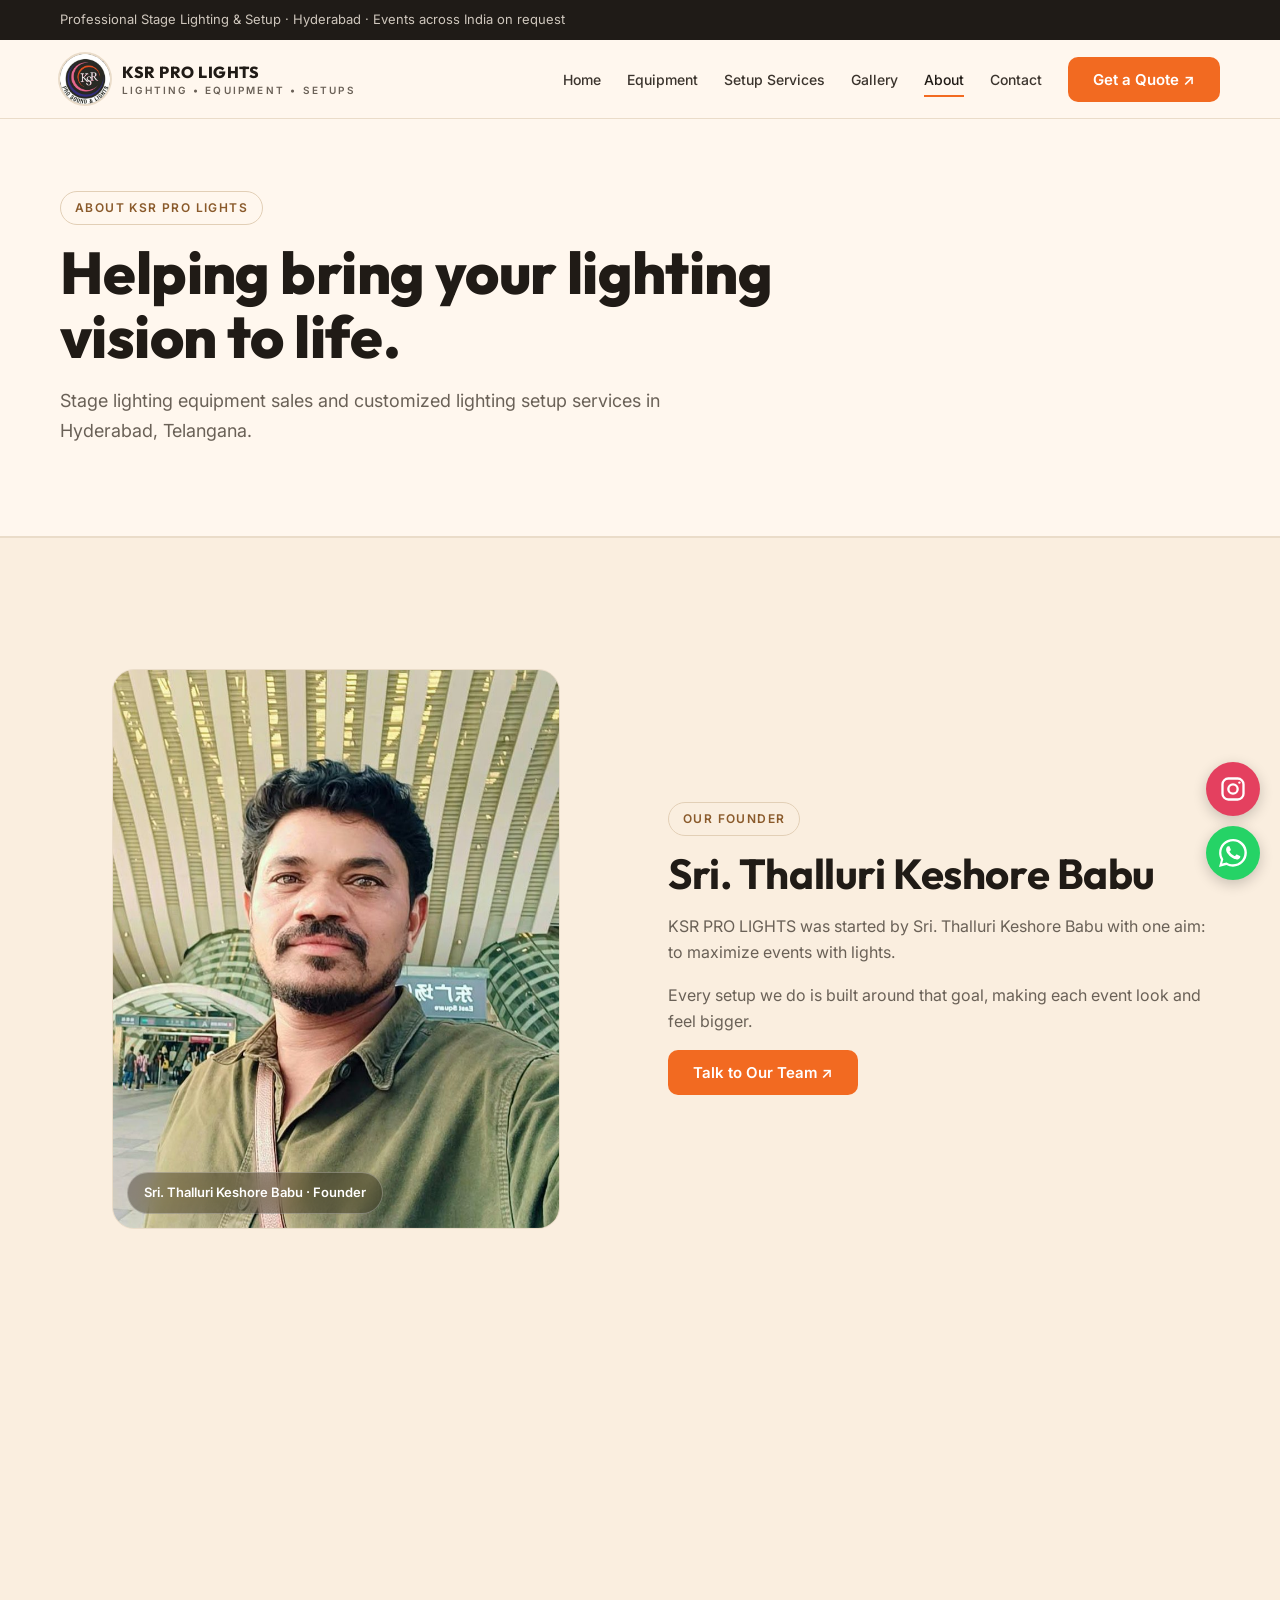
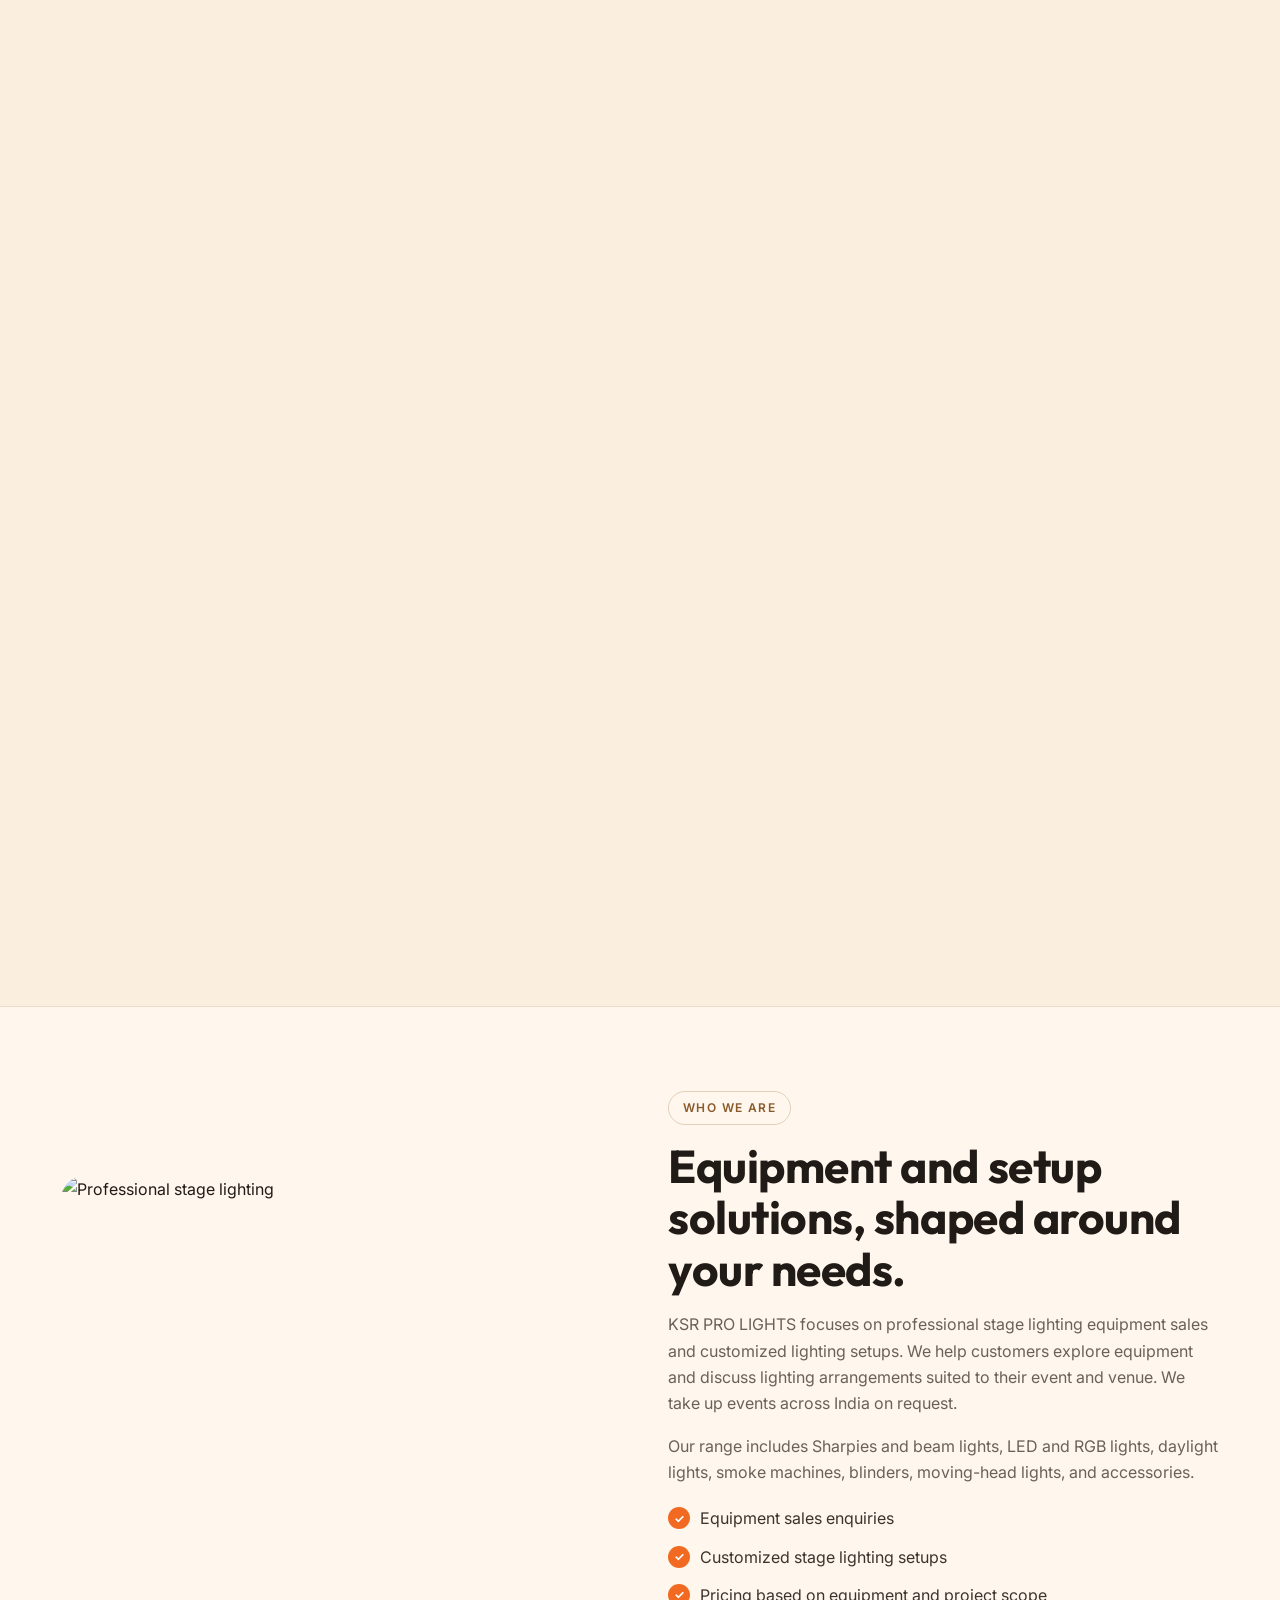
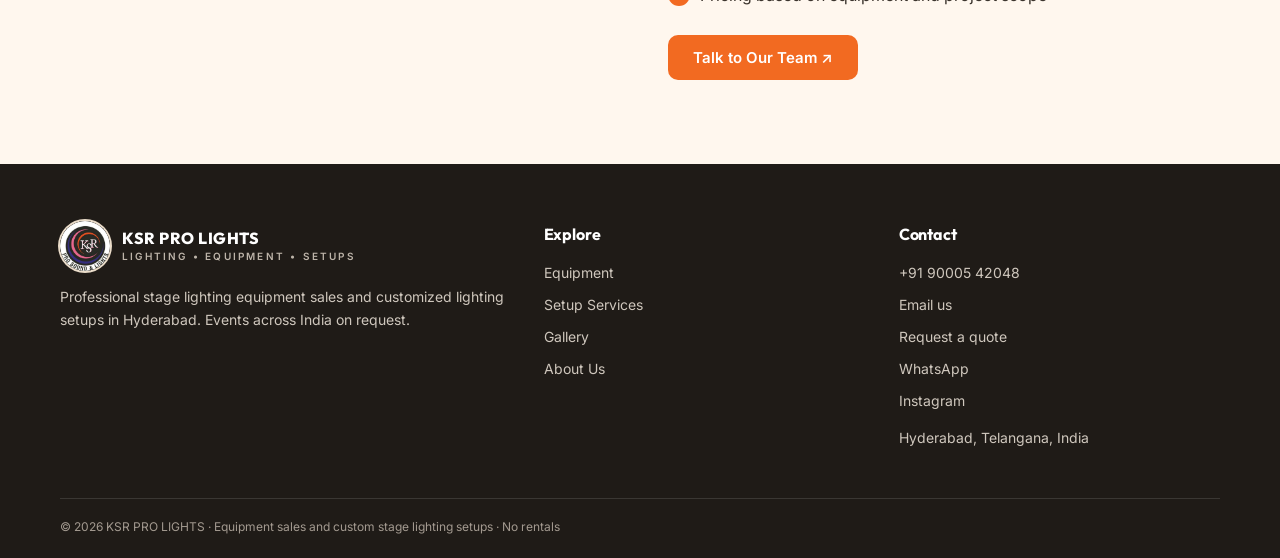
==== ksr-pro-lights/about.html @ 1a0cf461 "meta" ====
<!doctype html><html lang="en"><head><meta charset="utf-8"><meta name="viewport" content="width=device-width,initial-scale=1"><meta name="description" content="About KSR PRO LIGHTS stage lighting equipment sales and setup services in Hyderabad."><title>About Us | KSR PRO LIGHTS</title><link rel="icon" href="logo.jpg"><link rel="preconnect" href="https://fonts.googleapis.com"><link rel="preconnect" href="https://fonts.gstatic.com" crossorigin><link href="https://fonts.googleapis.com/css2?family=Inter:wght@400;500;600;700&family=Outfit:wght@600;700;800&display=swap" rel="stylesheet"><meta name="theme-color" content="#0b0b10"><link rel="stylesheet" href="styles.css"></head><body><div class="top"><div class="wrap"><span>Professional Stage Lighting & Setup · Hyderabad · Events across India on request</span></div></div><header><div class="wrap nav"><a class="logo" href="index.html"><img class="mark" width="50" height="50" src="logo.jpg" alt="KSR Pro Sound &amp; Lights logo"><span>KSR PRO LIGHTS<small>LIGHTING • EQUIPMENT • SETUPS</small></span></a><button class="menu" aria-label="Toggle menu">☰</button><nav class="links"><a data-page="index.html" href="index.html">Home</a><a data-page="equipment.html" href="equipment.html">Equipment</a><a data-page="services.html" href="services.html">Setup Services</a><a data-page="gallery.html" href="gallery.html">Gallery</a><a data-page="about.html" href="about.html">About</a><a data-page="contact.html" href="contact.html">Contact</a><a class="btn primary" href="contact.html">Get a Quote ↗</a></nav></div></header><main><section class="pagehero"><div class="wrap"><span class="tag">ABOUT KSR PRO LIGHTS</span><h1>Helping bring your lighting vision to life.</h1><p>Stage lighting equipment sales and customized lighting setup services in Hyderabad, Telangana.</p></div></section><section class="founder" id="founder"><div class="fsticky"><div class="wrap split"><div class="fframe"><img class="f1" src="founder1.jpg" alt="Sri. Thalluri Keshore Babu, founder of KSR PRO LIGHTS"><img class="f2" src="founder2.jpg" alt="Sri. Thalluri Keshore Babu seated"><span class="fcap">Sri. Thalluri Keshore Babu &middot; Founder</span></div><div><span class="tag">Our Founder</span><h2>Sri. Thalluri Keshore Babu</h2><p>KSR PRO LIGHTS was started by Sri. Thalluri Keshore Babu with one aim: to maximize events with lights.</p><p>Every setup we do is built around that goal, making each event look and feel bigger.</p><a class="btn primary" href="contact.html">Talk to Our Team &#8599;</a></div></div></div></section><section class="section"><div class="wrap split"><img src="https://images.unsplash.com/photo-1459749411175-04bf5292ceea?auto=format&fit=crop&w=1000&q=85" alt="Professional stage lighting"><div><span class="tag">WHO WE ARE</span><h2>Equipment and setup solutions, shaped around your needs.</h2><p>KSR PRO LIGHTS focuses on professional stage lighting equipment sales and customized lighting setups. We help customers explore equipment and discuss lighting arrangements suited to their event and venue. We take up events across India on request.</p><p>Our range includes Sharpies and beam lights, LED and RGB lights, daylight lights, smoke machines, blinders, moving-head lights, and accessories.</p><ul class="checks"><li>Equipment sales enquiries</li><li>Customized stage lighting setups</li><li>Pricing based on equipment and project scope</li></ul><a class="btn primary" href="contact.html">Talk to Our Team ↗</a></div></div></section></main><footer class="footer"><div class="wrap"><div class="footgrid"><div><div class="logo"><img class="mark" src="logo.jpg" alt="KSR Pro Sound &amp; Lights logo"><span>KSR PRO LIGHTS<small style="color:#ccc">LIGHTING • EQUIPMENT • SETUPS</small></span></div><p>Professional stage lighting equipment sales and customized lighting setups in Hyderabad. Events across India on request.</p></div><div><h4>Explore</h4><div class="footlinks"><a href="equipment.html">Equipment</a><a href="services.html">Setup Services</a><a href="gallery.html">Gallery</a><a href="about.html">About Us</a></div></div><div><h4>Contact</h4><div class="footlinks"><a href="tel:+919000542048">+91 90005 42048</a><a href="mailto:ksrprolights@gmail.com">Email us</a><a href="contact.html">Request a quote</a><a href="https://wa.me/919000542048">WhatsApp</a><a href="https://www.instagram.com/ksr_pro_lights/" target="_blank" rel="noopener">Instagram</a></div><p>Hyderabad, Telangana, India</p></div></div><div class="bottom">© <span data-year></span> KSR PRO LIGHTS · Equipment sales and custom stage lighting setups · No rentals</div></div></footer><a class="ig" aria-label="Instagram" href="https://www.instagram.com/ksr_pro_lights/" target="_blank" rel="noopener"><svg viewBox="0 0 24 24" width="28" height="28" fill="none" stroke="currentColor" stroke-width="2" stroke-linecap="round" stroke-linejoin="round"><rect x="3" y="3" width="18" height="18" rx="5"/><circle cx="12" cy="12" r="4"/><circle cx="17.500" cy="6.500" r="1" fill="currentColor" stroke="none"/></svg></a><a class="wa" aria-label="WhatsApp" href="https://wa.me/919000542048?text=Hello%20KSR%20PRO%20LIGHTS%2C%20I%20would%20like%20to%20enquire." target="_blank" rel="noopener"><svg viewBox="0 0 24 24" width="28" height="28" fill="currentColor"><path d="M20.5 3.5A11.9 11.9 0 0 0 12 0C5.4 0 .1 5.3.1 11.9c0 2.1.6 4.1 1.600 5.900L0 24l6.400-1.700a12 12 0 0 0 5.600 1.400c6.600 0 11.900-5.300 11.900-11.900 0-3.200-1.200-6.200-3.400-8.300zM12 21.700c-1.800 0-3.600-.5-5.100-1.400l-.4-.2-3.800 1 1-3.700-.2-.4a9.800 9.800 0 0 1-1.500-5.200C2.100 6.400 6.500 2 12 2c2.600 0 5.100 1 6.900 2.900a9.700 9.700 0 0 1 2.900 6.900c0 5.400-4.400 9.900-9.800 9.900zm5.400-7.400c-.3-.1-1.800-.9-2-1-.3-.1-.5-.1-.7.1l-.9 1.100c-.2.200-.3.200-.6.100a8 8 0 0 1-4-3.500c-.3-.5.300-.5.900-1.600.1-.2 0-.4 0-.5l-.9-2.200c-.2-.6-.5-.5-.7-.5h-.6c-.2 0-.5.100-.8.400-.3.300-1 1-1 2.500s1.100 2.900 1.200 3.100c.1.200 2.100 3.200 5.100 4.500 1.900.8 2.600.9 3.600.7.600-.1 1.800-.7 2-1.400.3-.7.300-1.300.2-1.400-.1-.1-.3-.2-.6-.3z"/></svg></a><script src="script.js"></script></body></html>
---- ksr-pro-lights/styles.css ----
*{box-sizing:border-box}
:root{--bg:#0a0a10;--bg2:#11111a;--card:#15151f;--line:#262636;--text:#f3f3f8;--muted:#a3a3b8;--pink:#f06aa8;--orange:#f26a21;--blue:#4b3fd1;--grad:linear-gradient(120deg,var(--pink),var(--orange));--r:18px}
html{scroll-behavior:smooth}
body{margin:0;background:var(--bg);color:var(--text);font:16px/1.65 Inter,system-ui,Arial,sans-serif;-webkit-font-smoothing:antialiased}
h1,h2,h3,h4{font-family:Outfit,Inter,Arial,sans-serif;letter-spacing:-.01em}
a{color:inherit;text-decoration:none}p{color:var(--muted)}
.wrap{width:min(1160px,calc(100% - 40px));margin:auto}
.top{background:#000;color:var(--muted);padding:9px 0;font-size:13px;border-bottom:1px solid var(--line)}
.top .wrap{display:flex;justify-content:space-between;gap:12px;flex-wrap:wrap}.top a{color:var(--pink);font-weight:600}
header{position:sticky;top:0;background:#0a0a10d9;backdrop-filter:blur(14px);border-bottom:1px solid var(--line);z-index:10}
.nav{height:78px;display:flex;align-items:center;justify-content:space-between;gap:20px}
.logo{display:flex;align-items:center;gap:12px;font-family:Outfit,sans-serif;font-weight:800;letter-spacing:.5px;line-height:1.15}
.mark{width:50px;height:50px;border-radius:50%;object-fit:cover;box-shadow:0 0 0 2px #ffffff22,0 0 24px #f06aa840}
.logo small{display:block;font:600 10px Inter,sans-serif;letter-spacing:2.2px;color:var(--muted);margin-top:2px}
.links{display:flex;align-items:center;gap:26px;font-size:14px;font-weight:500;color:#d7d7e6}
.links a:not(.btn){position:relative;padding:6px 0}
.links a:not(.btn)::after{content:"";position:absolute;left:0;bottom:0;height:2px;width:0;background:var(--grad);transition:width .25s}
.links a:not(.btn):hover::after,.links a.active::after{width:100%}.links a:hover,.links .active{color:#fff}
.btn{display:inline-flex;align-items:center;gap:6px;border:1px solid transparent;border-radius:999px;padding:12px 24px;font:600 15px Inter,sans-serif;cursor:pointer;transition:transform .2s,box-shadow .2s,background .2s}
.btn:hover{transform:translateY(-2px)}
.primary{background:var(--grad);color:#fff;box-shadow:0 8px 28px #f26a2140}.primary:hover{box-shadow:0 12px 34px #f06aa85a}
.outline{border-color:#3a3a52;background:transparent;color:#fff}.outline:hover{background:#ffffff0f}
.menu{display:none;width:44px;height:44px;border:1px solid var(--line);background:var(--card);color:#fff;border-radius:12px;font-size:20px;cursor:pointer}
.hero{padding:88px 0;position:relative;overflow:hidden;background:radial-gradient(ellipse 60% 70% at 88% 10%,#4b3fd144,transparent 60%),radial-gradient(ellipse 50% 60% at 5% 100%,#f06aa822,transparent 60%),var(--bg)}
.grid2{display:grid;grid-template-columns:1.05fr .95fr;gap:56px;align-items:center}
.tag{display:inline-block;color:var(--pink);background:#f06aa814;border:1px solid #f06aa833;border-radius:999px;padding:6px 14px;font-size:12px;font-weight:600;letter-spacing:1.4px;text-transform:uppercase}
.hero h1{font-size:clamp(40px,5.4vw,72px);line-height:1.04;letter-spacing:-.03em;margin:22px 0;font-weight:800}
.orange{background:var(--grad);-webkit-background-clip:text;background-clip:text;color:transparent}
.hero p{font-size:18px;max-width:540px}
.actions{display:flex;gap:12px;flex-wrap:wrap;margin:28px 0}
.heroimg{width:100%;height:480px;object-fit:cover;border-radius:28px;border:1px solid #ffffff1a;box-shadow:0 30px 80px #4b3fd140,0 0 0 8px #ffffff06}
.section{padding:84px 0}.soft{background:var(--bg2);border-block:1px solid var(--line)}
.heading{margin-bottom:36px;max-width:680px}
.heading h2,.split h2{font-size:clamp(30px,3.6vw,46px);line-height:1.12;margin:16px 0;font-weight:700}
.cards{display:grid;grid-template-columns:repeat(4,1fr);gap:20px}
.card{border:1px solid var(--line);border-radius:var(--r);overflow:hidden;background:var(--card);transition:transform .3s,border-color .3s,box-shadow .3s}
.card:hover{transform:translateY(-6px);border-color:#f06aa866;box-shadow:0 18px 40px #00000066}
.card img{width:100%;height:180px;object-fit:cover;display:block;transition:transform .5s}.card:hover img{transform:scale(1.05)}
.card{overflow:hidden}.cardbody{padding:20px}.card h3{margin:0 0 6px;font-size:18px}.card p{font-size:14px;margin:0 0 14px}
.textlink{color:var(--pink);font:600 14px Inter,sans-serif;background:none;border:0;padding:0;cursor:pointer}.textlink:hover{color:var(--orange)}
.servicegrid{display:grid;grid-template-columns:repeat(3,1fr);gap:20px}
.service{padding:28px;border:1px solid var(--line);border-radius:var(--r);background:var(--card);transition:transform .3s,border-color .3s}
.service:hover{transform:translateY(-4px);border-color:#4b3fd1}.service h3{margin:18px 0 8px}.service p{margin:0;font-size:15px}
.icon{width:52px;height:52px;border-radius:14px;background:linear-gradient(135deg,#f06aa826,#4b3fd140);border:1px solid #ffffff14;color:var(--pink);display:grid;place-items:center;font-size:22px}
.split{display:grid;grid-template-columns:1fr 1fr;gap:56px;align-items:center}
.split img{width:100%;height:420px;object-fit:cover;border-radius:24px;border:1px solid #ffffff1a;box-shadow:0 24px 60px #00000080}
.checks{list-style:none;padding:0;margin:20px 0 26px}
.checks li{margin:12px 0;padding-left:32px;position:relative;color:#d7d7e6}
.checks li::before{content:"✓";position:absolute;left:0;top:2px;width:22px;height:22px;border-radius:50%;background:var(--grad);color:#fff;font-size:12px;font-weight:700;display:grid;place-items:center}
.banner{background:linear-gradient(120deg,#1b1450,#3b1d4d 55%,#4d2210);border:1px solid #ffffff1f;color:#fff;padding:44px;border-radius:26px;display:flex;align-items:center;justify-content:space-between;gap:24px}
.banner h2{margin:0;font-size:clamp(24px,3vw,34px)}.banner p{color:#e4dcf0;margin:8px 0 0}
.pagehero{padding:72px 0;background:radial-gradient(ellipse 50% 100% at 90% 0,#4b3fd13a,transparent 60%),var(--bg);border-bottom:1px solid var(--line)}
.pagehero h1{font-size:clamp(36px,4.6vw,60px);line-height:1.08;margin:16px 0;font-weight:800;max-width:820px}.pagehero p{max-width:640px;font-size:18px}
.filters{display:flex;gap:10px;flex-wrap:wrap;margin-bottom:28px}
.filters button{border:1px solid var(--line);background:var(--card);color:#d7d7e6;border-radius:999px;padding:9px 18px;cursor:pointer;font:600 14px Inter,sans-serif;transition:.2s}
.filters button.active,.filters button:hover{background:var(--grad);color:#fff;border-color:transparent}
.gallery{display:grid;grid-template-columns:repeat(3,1fr);gap:18px}
.gallery figure{margin:0;position:relative;overflow:hidden;border-radius:var(--r);min-height:260px;border:1px solid var(--line)}
.gallery img{width:100%;height:100%;min-height:260px;object-fit:cover;display:block;transition:transform .6s}.gallery figure:hover img{transform:scale(1.07)}
.gallery figcaption{position:absolute;bottom:0;left:0;right:0;padding:40px 18px 16px;color:#fff;font:600 16px Outfit,sans-serif;background:linear-gradient(transparent,#000d)}
.contactgrid{display:grid;grid-template-columns:.85fr 1.15fr;gap:28px}
.panel{background:linear-gradient(160deg,#1b1450,#15151f 70%);border:1px solid var(--line);color:#fff;border-radius:22px;padding:32px}
.panel h2{margin:16px 0 6px}.panel a{overflow-wrap:anywhere}.panel a:not(.btn){color:var(--pink)}
.line{border-bottom:1px solid #ffffff1f;padding:16px 0}
.form{padding:32px;border:1px solid var(--line);border-radius:22px;background:var(--card)}
.fields{display:grid;grid-template-columns:1fr 1fr;gap:16px}.field{display:grid;gap:7px}.field.full{grid-column:1/-1}
.field label{font-size:13px;font-weight:600;color:#d7d7e6}
.field input,.field select,.field textarea{width:100%;font:inherit;color:#fff;background:var(--bg);border:1px solid #33334a;border-radius:12px;padding:13px 14px;transition:border-color .2s,box-shadow .2s}
.field input::placeholder,.field textarea::placeholder{color:#6d6d85}
.field input:focus,.field select:focus,.field textarea:focus{outline:0;border-color:var(--pink);box-shadow:0 0 0 3px #f06aa826}
.field textarea{min-height:110px;resize:vertical}
.footer{background:#000;border-top:1px solid var(--line);padding:56px 0 22px}
.footgrid{display:grid;grid-template-columns:1.4fr 1fr 1fr;gap:34px}
.footer p,.footer a{color:var(--muted);font-size:14px}.footer a:hover{color:var(--pink)}.footer h4{margin:0 0 14px;font-size:16px}
.footlinks{display:grid;gap:9px}
.bottom{border-top:1px solid var(--line);margin-top:34px;padding-top:18px;font-size:12px;color:#7d7d95}
.wa{position:fixed;right:20px;bottom:20px;background:#25d366;color:#fff;border-radius:50%;width:58px;height:58px;display:grid;place-items:center;box-shadow:0 10px 30px #25d36655;z-index:20;transition:transform .2s}.wa:hover{transform:scale(1.1)}
@media(max-width:1000px){.cards{grid-template-columns:repeat(2,1fr)}.links{gap:16px}}
@media(max-width:820px){
 .menu{display:block}
 .links{display:none;position:absolute;top:78px;left:0;right:0;background:#0a0a10;padding:20px;flex-direction:column;align-items:stretch;gap:6px;border-bottom:1px solid var(--line)}
 .links.open{display:flex}.links a:not(.btn){padding:12px 4px}.links .btn{justify-content:center;margin-top:8px}
 .grid2,.split,.contactgrid{grid-template-columns:1fr;gap:34px}
 .hero{padding:52px 0}.heroimg{height:300px}.split img{height:300px}.section{padding:56px 0}
 .servicegrid,.gallery{grid-template-columns:1fr 1fr}.banner{align-items:flex-start;flex-direction:column;padding:30px}
 .fields{grid-template-columns:1fr}.field.full{grid-column:auto}.footgrid{grid-template-columns:1fr 1fr}.footgrid>div:first-child{grid-column:1/-1}}
@media(max-width:520px){.cards,.servicegrid,.gallery,.footgrid{grid-template-columns:1fr}.top .wrap{justify-content:center;text-align:center}.form,.panel{padding:22px}.logo small{display:none}}
.heroside{display:grid;gap:16px}
.slider{position:relative;display:block;height:460px;border-radius:28px;overflow:hidden;border:1px solid #ffffff1a;box-shadow:0 30px 80px #4b3fd140,0 0 0 8px #ffffff06;background:#000}
.slider img{position:absolute;inset:0;width:100%;height:100%;object-fit:cover;opacity:0;transform:scale(1.08);transition:opacity 1s ease,transform 6s ease}
.slider img.on{opacity:1;transform:scale(1)}
.slider::after{content:"";position:absolute;inset:auto 0 0;height:40%;background:linear-gradient(transparent,#000c)}
.viewtag{position:absolute;left:18px;bottom:18px;z-index:2;background:#0a0a10cc;backdrop-filter:blur(8px);border:1px solid #ffffff2a;color:#fff;font-weight:600;font-size:14px;padding:9px 16px;border-radius:999px;transition:.2s}
.slider:hover .viewtag{background:var(--grad);border-color:transparent}
.dots{position:absolute;right:18px;bottom:26px;z-index:2;display:flex;gap:6px}
.dots i{width:8px;height:8px;border-radius:50%;background:#ffffff55;transition:.3s}.dots i.on{width:24px;border-radius:6px;background:#fff}
.wide{justify-content:center;width:100%}
.qty{display:inline-block;font-size:11px;font-weight:700;letter-spacing:1px;text-transform:uppercase;color:var(--orange);background:#f26a2118;border:1px solid #f26a2133;border-radius:999px;padding:3px 10px;margin-bottom:10px}
@media(max-width:820px){.slider{height:300px}}

/* ===== Minimal override: solid colours, no glow, no gradients ===== */
:root{--accent:#f26a21;--grad:#f26a21;--pink:#f26a21;--card:#131318;--bg2:#0f0f14}
.orange{background:none;-webkit-background-clip:initial;background-clip:initial;color:var(--accent)}
.hero,.pagehero{background:var(--bg)}
.banner,.panel{background:var(--card);border:1px solid var(--line)}
.mark,.slider,.heroimg,.split img,.wa,.card:hover,.primary,.primary:hover{box-shadow:none}
.btn{border-radius:10px}
.primary{background:var(--accent)}.primary:hover{background:#ff7a33}
.tag{background:none;border:1px solid var(--line);color:var(--muted)}
.icon{background:#1b1b22;border:1px solid var(--line);color:var(--accent)}
.card:hover{border-color:#3a3a46}.service:hover{border-color:#3a3a46}
.filters button.active,.filters button:hover{background:var(--accent);border-color:var(--accent)}
.field input:focus,.field select:focus,.field textarea:focus{box-shadow:none;border-color:var(--accent)}
.viewtag{backdrop-filter:none}.slider:hover .viewtag{background:var(--accent)}
.slider::after{background:linear-gradient(transparent,#000a)}
.gallery figcaption{background:linear-gradient(transparent,#000a)}
.dots i.on{background:#fff}
.photoph{height:420px;border:1px dashed #3a3a46;border-radius:var(--r);background:var(--card);display:flex;flex-direction:column;align-items:center;justify-content:center;gap:12px;color:var(--muted);font-size:14px}
.caution{margin-top:18px;padding:16px 18px;border:1px solid var(--accent);border-radius:12px;color:#f3f3f8;font-size:15px}
.caution a{color:var(--accent);font-weight:600}
textarea,select{font-family:inherit}

/* ===== Motion ===== */
body{animation:pagein .4s ease both}
@keyframes pagein{from{opacity:0}to{opacity:1}}
main{animation:rise .55s cubic-bezier(.2,.7,.2,1) both}
@keyframes rise{from{opacity:0;transform:translateY(14px)}to{opacity:1;transform:none}}
body.leaving{opacity:0;transition:opacity .25s ease}
.btn,.filters button,.textlink,.menu,.wa{position:relative;overflow:hidden;transition:transform .15s ease,background .2s,border-color .2s}
.wa{overflow:visible}
.btn:active,.filters button:active,.menu:active,.wa:active{transform:scale(.94)}
.textlink:active{transform:scale(.96)}
.ripple{position:absolute;border-radius:50%;background:#ffffff45;transform:scale(0);animation:rip .6s ease-out forwards;pointer-events:none}
@keyframes rip{to{transform:scale(4);opacity:0}}
@media(prefers-reduced-motion:reduce){*{animation:none!important;transition:none!important}}

/* ===== Cream theme ===== */
:root{--bg:#fff7ee;--bg2:#faeedf;--card:#fffdf9;--line:#eadcc9;--text:#201b16;--muted:#6a6157;--dark:#1f1b17}
body{background:var(--bg);color:var(--text)}
header{background:#fff7eef2;border-bottom-color:var(--line)}
.links{color:#3b342d}.links a:hover,.links .active{color:var(--text)}
.mark{box-shadow:0 0 0 2px var(--line)}
.top{background:var(--dark);color:#cfc7bd;border-color:var(--dark)}
.outline{border-color:#d8c8b3;color:var(--text)}.outline:hover{background:#f3e6d4}
.menu{background:var(--card);color:var(--text);border-color:var(--line)}
.tag{border-color:#e2cfb6;color:#8a5a2b}
.card:hover,.service:hover{border-color:#d8c3a5}
.filters button{color:#3b342d}
.checks li{color:#3b342d}
.icon{background:#fbeedd;border-color:var(--line)}
.banner,.panel{background:var(--dark);border-color:var(--dark);color:#fff}
.banner p,.panel p{color:#d8d0c6}
.field label{color:#3b342d}
.field input,.field select,.field textarea{background:#fffdf9;color:var(--text);border-color:#dccbb4}
.field input::placeholder,.field textarea::placeholder{color:#a3978a}
.caution{color:var(--text);background:#fff1e3}
.photoph{background:#fbf1e4;border-color:#d8c3a5}
.footer{background:var(--dark);border-color:var(--dark);color:#fff}
.footer p,.footer a{color:#cfc7bd}.footer a:hover{color:var(--accent)}
.bottom{border-color:#ffffff1f;color:#a39a90}
.logo small{color:var(--muted)}.footer .logo small{color:#bdb4a9!important}
@media(max-width:820px){.links{background:#fff7ee;border-bottom-color:var(--line)}}

/* ===== Floating buttons (fixed) ===== */
.wa,.ig{position:fixed!important;right:20px;width:54px;height:54px;border-radius:50%;display:grid;place-items:center;color:#fff;z-index:20;box-shadow:0 4px 14px #0003;overflow:hidden;transition:transform .2s}
.wa{bottom:20px;background:#25d366}
.ig{bottom:84px;background:#e4405f}
.wa:hover,.ig:hover{transform:scale(1.08)}
.wa svg,.ig svg{display:block}

/* ===== Frosted glass ===== */
header{background:rgba(255,247,238,.68);backdrop-filter:blur(16px) saturate(150%);-webkit-backdrop-filter:blur(16px) saturate(150%)}
@media(max-width:820px){.links{background:rgba(255,247,238,.9);backdrop-filter:blur(16px);-webkit-backdrop-filter:blur(16px)}}
.viewtag,.dots,.fcap,.gallery figcaption{background:rgba(24,19,14,.38);backdrop-filter:blur(12px) saturate(140%);-webkit-backdrop-filter:blur(12px) saturate(140%);border:1px solid rgba(255,255,255,.28);color:#fff}
.slider:hover .viewtag{background:rgba(242,106,33,.85)}
.dots{bottom:18px;right:18px;padding:8px 11px;border-radius:999px}
.gallery figcaption{left:12px;right:12px;bottom:12px;padding:10px 14px;border-radius:12px;font-size:15px}
.slider::after{display:none}
.panel{background:rgba(31,27,23,.92)}
.fcap{position:absolute;left:14px;bottom:14px;z-index:3;padding:9px 16px;border-radius:999px;font-size:13px;font-weight:600}

/* ===== Founder scroll animation ===== */
.founder{height:230vh;position:relative;background:var(--bg2);border-block:1px solid var(--line)}
.fsticky{position:sticky;top:78px;height:calc(100vh - 78px);display:flex;align-items:center}
.fframe{position:relative;height:min(560px,calc(100vh - 170px));aspect-ratio:4/5;border-radius:22px;overflow:hidden;border:1px solid var(--line);justify-self:center;background:#e9dccb}
.fframe img{position:absolute;inset:0;width:100%;height:100%;object-fit:cover;border-radius:0;border:0;will-change:transform,clip-path}
.f2{clip-path:inset(100% 0 0 0)}
.founder h2{font-size:clamp(28px,3.4vw,42px);margin:14px 0}
@media(max-width:820px){.founder{height:190vh}.fframe{height:min(46vh,400px)}.fsticky .split{gap:22px}}
@media(prefers-reduced-motion:reduce){.founder{height:auto}.fsticky{position:static;height:auto;padding:60px 0}.f2{display:none}}
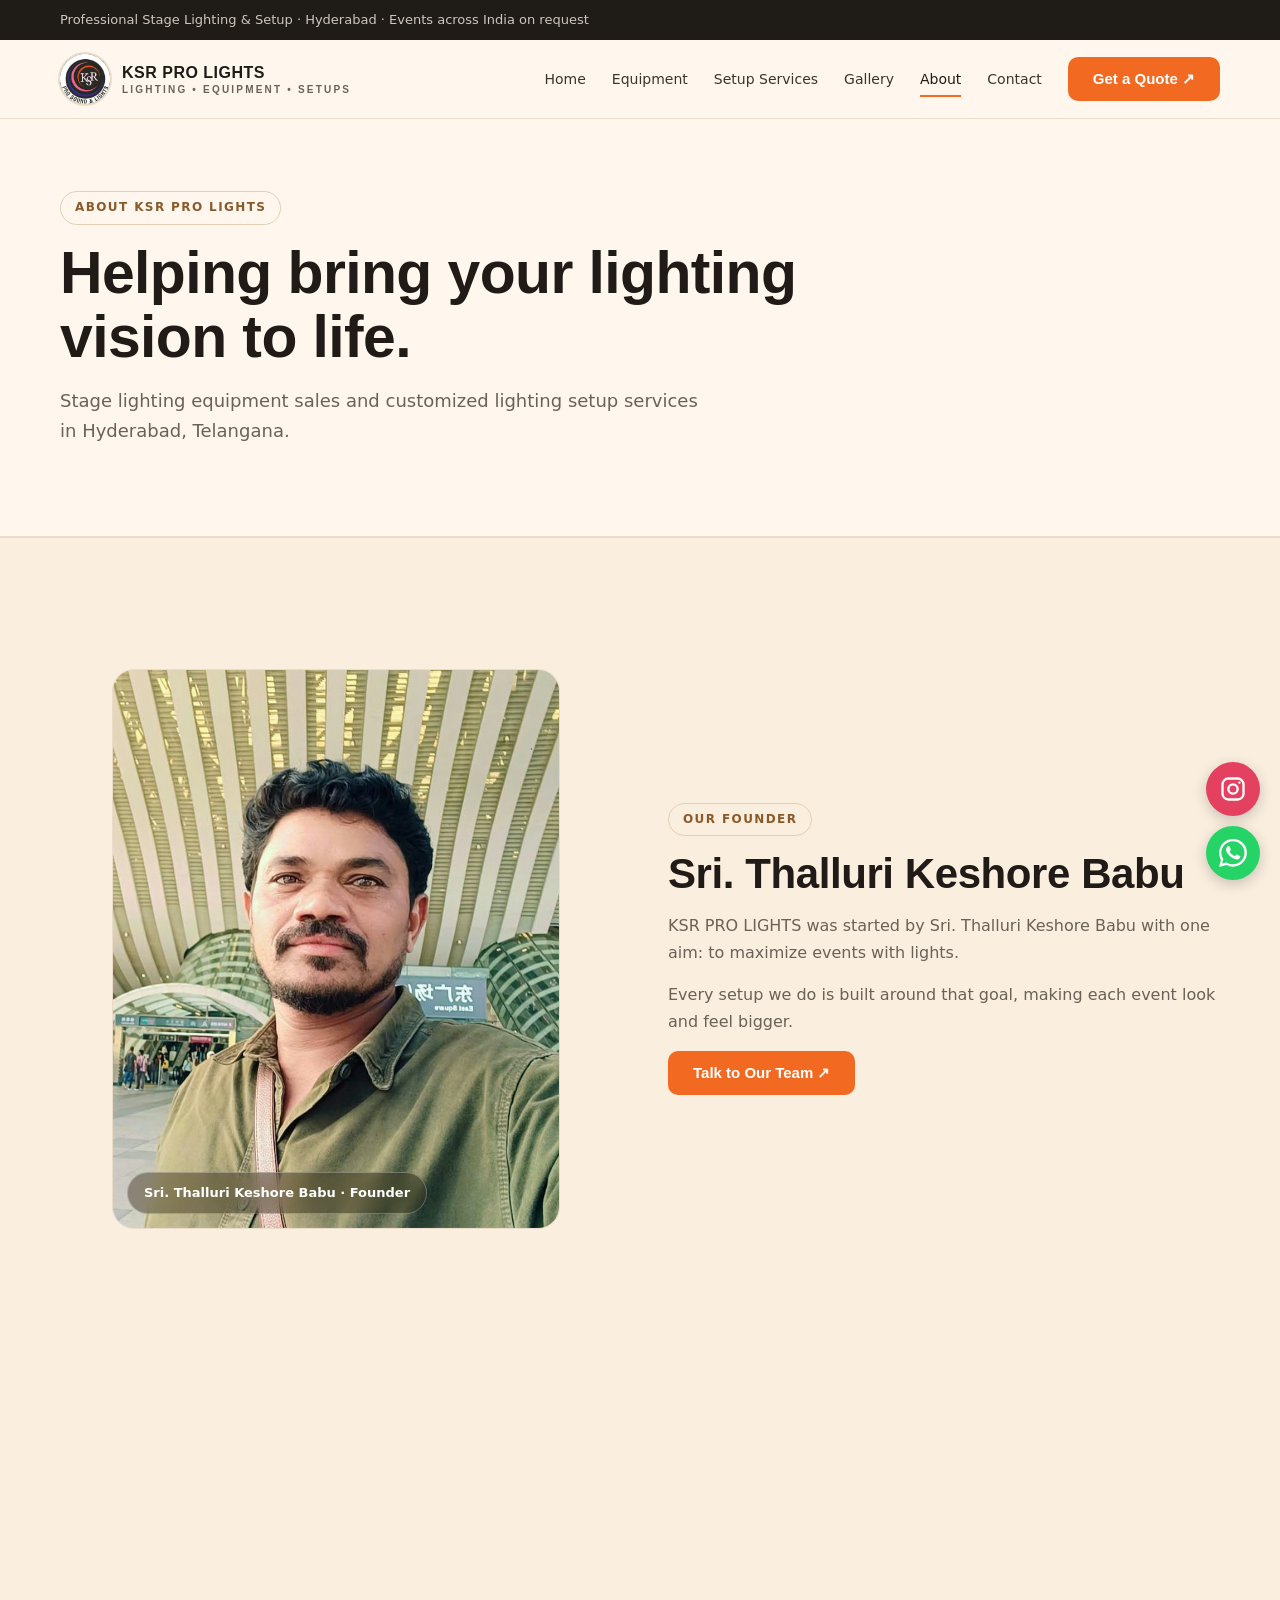
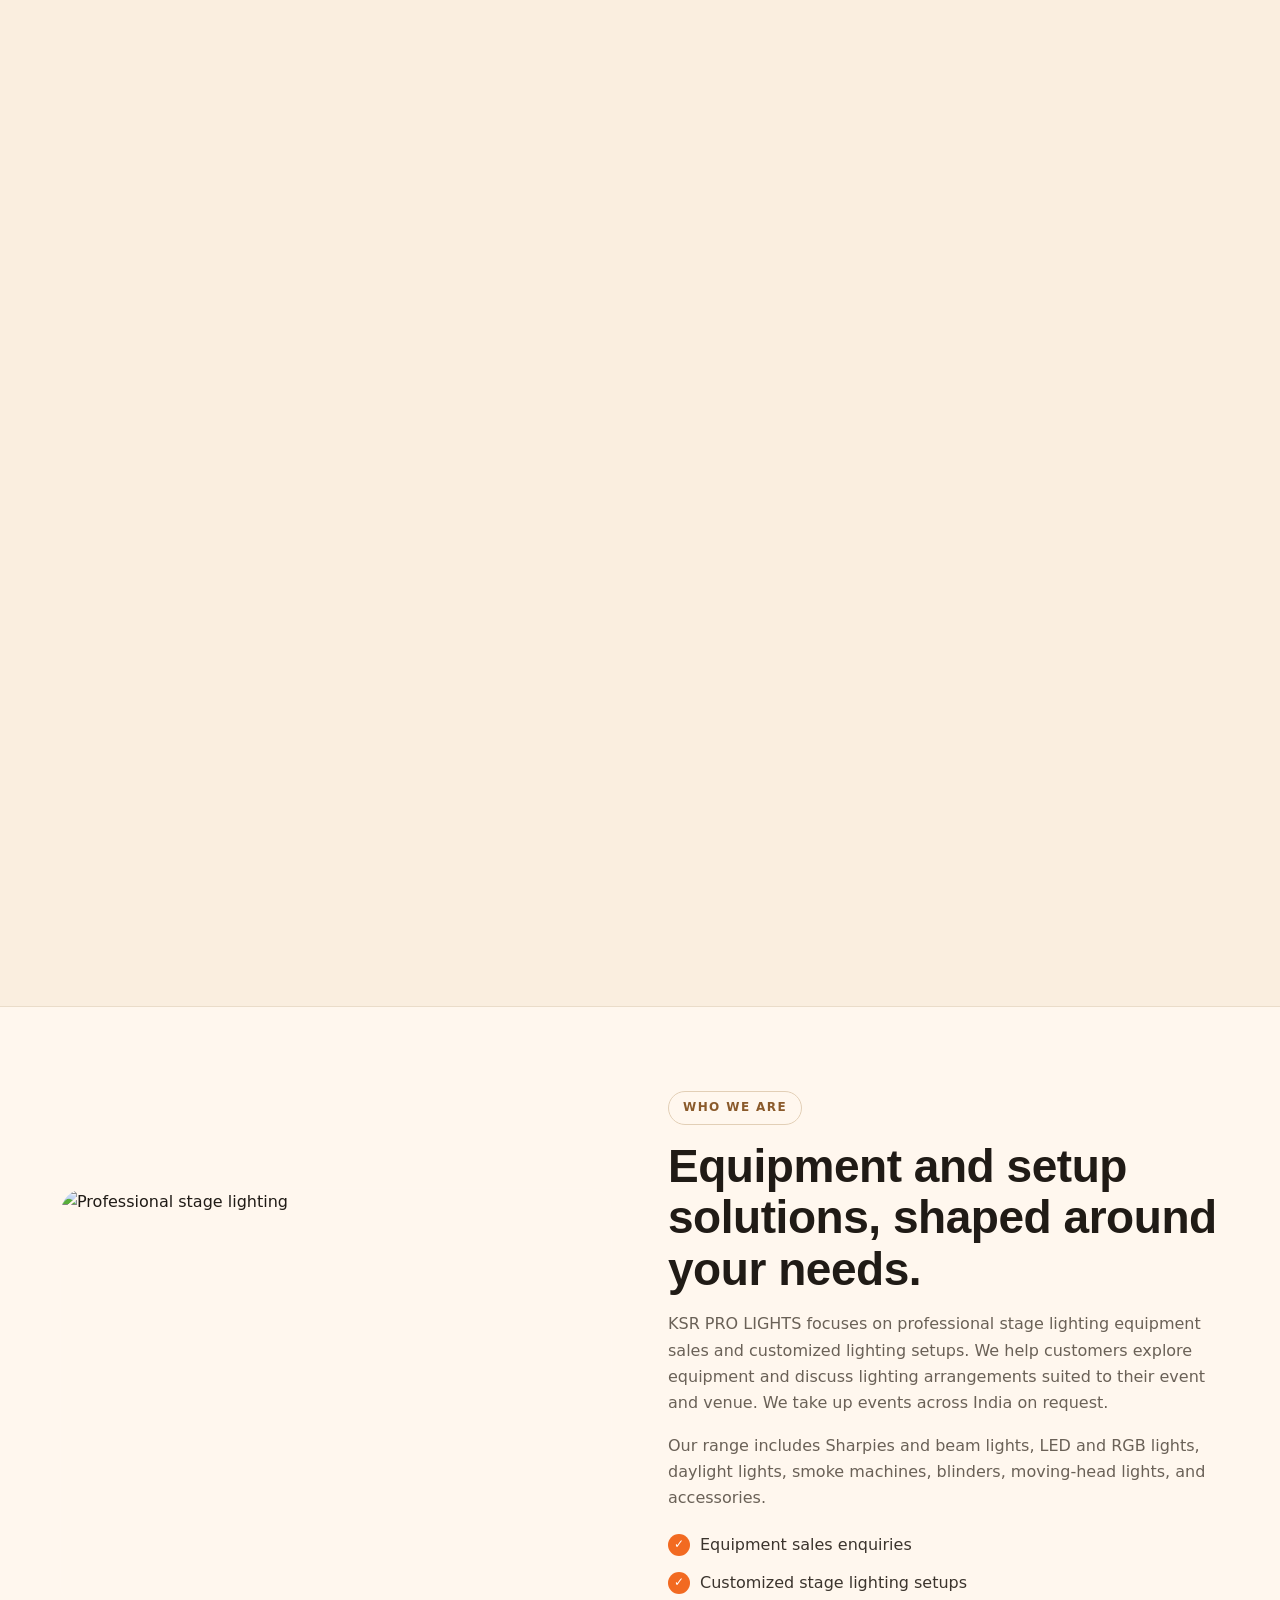
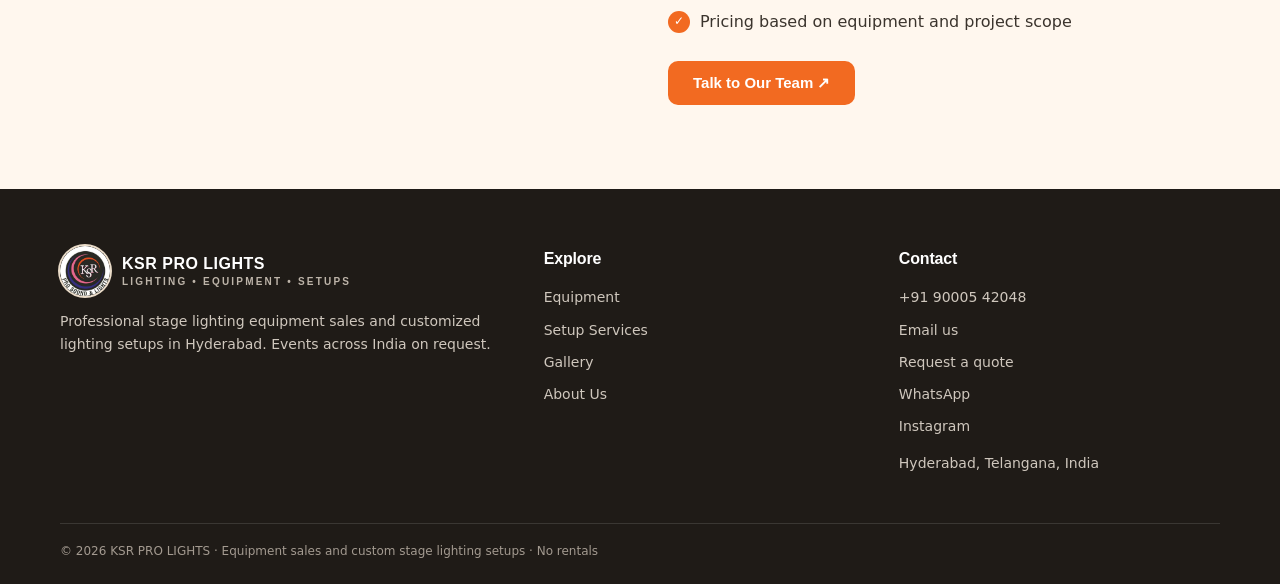
==== commit 7b49a58d: "Meta" ====
--- a/ksr-pro-lights/about.html
+++ b/ksr-pro-lights/about.html
@@ -1 +1 @@
-<!doctype html><html lang="en"><head><meta charset="utf-8"><meta name="viewport" content="width=device-width,initial-scale=1"><meta name="description" content="About KSR PRO LIGHTS stage lighting equipment sales and setup services in Hyderabad."><title>About Us | KSR PRO LIGHTS</title><link rel="icon" href="logo.jpg"><link rel="preconnect" href="https://fonts.googleapis.com"><link rel="preconnect" href="https://fonts.gstatic.com" crossorigin><link href="https://fonts.googleapis.com/css2?family=Inter:wght@400;500;600;700&family=Outfit:wght@600;700;800&display=swap" rel="stylesheet"><meta name="theme-color" content="#0b0b10"><link rel="stylesheet" href="styles.css"></head><body><div class="top"><div class="wrap"><span>Professional Stage Lighting & Setup · Hyderabad · Events across India on request</span></div></div><header><div class="wrap nav"><a class="logo" href="index.html"><img class="mark" width="50" height="50" src="logo.jpg" alt="KSR Pro Sound &amp; Lights logo"><span>KSR PRO LIGHTS<small>LIGHTING • EQUIPMENT • SETUPS</small></span></a><button class="menu" aria-label="Toggle menu">☰</button><nav class="links"><a data-page="index.html" href="index.html">Home</a><a data-page="equipment.html" href="equipment.html">Equipment</a><a data-page="services.html" href="services.html">Setup Services</a><a data-page="gallery.html" href="gallery.html">Gallery</a><a data-page="about.html" href="about.html">About</a><a data-page="contact.html" href="contact.html">Contact</a><a class="btn primary" href="contact.html">Get a Quote ↗</a></nav></div></header><main><section class="pagehero"><div class="wrap"><span class="tag">ABOUT KSR PRO LIGHTS</span><h1>Helping bring your lighting vision to life.</h1><p>Stage lighting equipment sales and customized lighting setup services in Hyderabad, Telangana.</p></div></section><section class="founder" id="founder"><div class="fsticky"><div class="wrap split"><div class="fframe"><img class="f1" src="founder1.jpg" alt="Sri. Thalluri Keshore Babu, founder of KSR PRO LIGHTS"><img class="f2" src="founder2.jpg" alt="Sri. Thalluri Keshore Babu seated"><span class="fcap">Sri. Thalluri Keshore Babu &middot; Founder</span></div><div><span class="tag">Our Founder</span><h2>Sri. Thalluri Keshore Babu</h2><p>KSR PRO LIGHTS was started by Sri. Thalluri Keshore Babu with one aim: to maximize events with lights.</p><p>Every setup we do is built around that goal, making each event look and feel bigger.</p><a class="btn primary" href="contact.html">Talk to Our Team &#8599;</a></div></div></div></section><section class="section"><div class="wrap split"><img src="https://images.unsplash.com/photo-1459749411175-04bf5292ceea?auto=format&fit=crop&w=1000&q=85" alt="Professional stage lighting"><div><span class="tag">WHO WE ARE</span><h2>Equipment and setup solutions, shaped around your needs.</h2><p>KSR PRO LIGHTS focuses on professional stage lighting equipment sales and customized lighting setups. We help customers explore equipment and discuss lighting arrangements suited to their event and venue. We take up events across India on request.</p><p>Our range includes Sharpies and beam lights, LED and RGB lights, daylight lights, smoke machines, blinders, moving-head lights, and accessories.</p><ul class="checks"><li>Equipment sales enquiries</li><li>Customized stage lighting setups</li><li>Pricing based on equipment and project scope</li></ul><a class="btn primary" href="contact.html">Talk to Our Team ↗</a></div></div></section></main><footer class="footer"><div class="wrap"><div class="footgrid"><div><div class="logo"><img class="mark" src="logo.jpg" alt="KSR Pro Sound &amp; Lights logo"><span>KSR PRO LIGHTS<small style="color:#ccc">LIGHTING • EQUIPMENT • SETUPS</small></span></div><p>Professional stage lighting equipment sales and customized lighting setups in Hyderabad. Events across India on request.</p></div><div><h4>Explore</h4><div class="footlinks"><a href="equipment.html">Equipment</a><a href="services.html">Setup Services</a><a href="gallery.html">Gallery</a><a href="about.html">About Us</a></div></div><div><h4>Contact</h4><div class="footlinks"><a href="tel:+919000542048">+91 90005 42048</a><a href="mailto:ksrprolights@gmail.com">Email us</a><a href="contact.html">Request a quote</a><a href="https://wa.me/919000542048">WhatsApp</a><a href="https://www.instagram.com/ksr_pro_lights/" target="_blank" rel="noopener">Instagram</a></div><p>Hyderabad, Telangana, India</p></div></div><div class="bottom">© <span data-year></span> KSR PRO LIGHTS · Equipment sales and custom stage lighting setups · No rentals</div></div></footer><a class="ig" aria-label="Instagram" href="https://www.instagram.com/ksr_pro_lights/" target="_blank" rel="noopener"><svg viewBox="0 0 24 24" width="28" height="28" fill="none" stroke="currentColor" stroke-width="2" stroke-linecap="round" stroke-linejoin="round"><rect x="3" y="3" width="18" height="18" rx="5"/><circle cx="12" cy="12" r="4"/><circle cx="17.500" cy="6.500" r="1" fill="currentColor" stroke="none"/></svg></a><a class="wa" aria-label="WhatsApp" href="https://wa.me/919000542048?text=Hello%20KSR%20PRO%20LIGHTS%2C%20I%20would%20like%20to%20enquire." target="_blank" rel="noopener"><svg viewBox="0 0 24 24" width="28" height="28" fill="currentColor"><path d="M20.5 3.5A11.9 11.9 0 0 0 12 0C5.4 0 .1 5.3.1 11.9c0 2.1.6 4.1 1.600 5.900L0 24l6.400-1.700a12 12 0 0 0 5.600 1.400c6.600 0 11.900-5.300 11.900-11.900 0-3.200-1.200-6.200-3.400-8.300zM12 21.700c-1.800 0-3.600-.5-5.100-1.400l-.4-.2-3.800 1 1-3.700-.2-.4a9.800 9.800 0 0 1-1.500-5.200C2.100 6.400 6.500 2 12 2c2.600 0 5.100 1 6.900 2.900a9.700 9.700 0 0 1 2.900 6.900c0 5.400-4.400 9.900-9.800 9.900zm5.400-7.400c-.3-.1-1.800-.9-2-1-.3-.1-.5-.1-.7.1l-.9 1.100c-.2.200-.3.200-.6.100a8 8 0 0 1-4-3.500c-.3-.5.300-.5.900-1.600.1-.2 0-.4 0-.5l-.9-2.200c-.2-.6-.5-.5-.7-.5h-.6c-.2 0-.5.100-.8.400-.3.300-1 1-1 2.500s1.100 2.900 1.200 3.100c.1.200 2.100 3.200 5.100 4.500 1.900.8 2.600.9 3.600.7.600-.1 1.800-.7 2-1.400.3-.7.300-1.300.2-1.400-.1-.1-.3-.2-.6-.3z"/></svg></a><script src="script.js"></script></body></html>+<!doctype html><html lang="en"><head><meta charset="utf-8"><meta http-equiv="Content-Security-Policy" content="default-src 'self'; script-src 'self'; style-src 'self' https://fonts.googleapis.com; font-src https://fonts.gstatic.com; img-src 'self' data: https://images.unsplash.com; connect-src 'none'; object-src 'none'; base-uri 'self'; form-action 'none'; frame-src 'none'"><meta name="referrer" content="strict-origin-when-cross-origin"><meta name="viewport" content="width=device-width,initial-scale=1"><meta name="description" content="About KSR PRO LIGHTS stage lighting equipment sales and setup services in Hyderabad."><title>About Us | KSR PRO LIGHTS</title><link rel="icon" href="logo.jpg"><link rel="preconnect" href="https://fonts.googleapis.com"><link rel="preconnect" href="https://fonts.gstatic.com" crossorigin><link href="https://fonts.googleapis.com/css2?family=Inter:wght@400;500;600;700&family=Outfit:wght@600;700;800&display=swap" rel="stylesheet"><meta name="theme-color" content="#0b0b10"><link rel="stylesheet" href="styles.css"></head><body><div class="top"><div class="wrap"><span>Professional Stage Lighting & Setup · Hyderabad · Events across India on request</span></div></div><header><div class="wrap nav"><a class="logo" href="index.html"><img class="mark" width="50" height="50" src="logo.jpg" alt="KSR Pro Sound &amp; Lights logo"><span>KSR PRO LIGHTS<small>LIGHTING • EQUIPMENT • SETUPS</small></span></a><button class="menu" aria-label="Toggle menu">☰</button><nav class="links"><a data-page="index.html" href="index.html">Home</a><a data-page="equipment.html" href="equipment.html">Equipment</a><a data-page="services.html" href="services.html">Setup Services</a><a data-page="gallery.html" href="gallery.html">Gallery</a><a data-page="about.html" href="about.html">About</a><a data-page="contact.html" href="contact.html">Contact</a><a class="btn primary" href="contact.html">Get a Quote ↗</a></nav></div></header><main><section class="pagehero"><div class="wrap"><span class="tag">ABOUT KSR PRO LIGHTS</span><h1>Helping bring your lighting vision to life.</h1><p>Stage lighting equipment sales and customized lighting setup services in Hyderabad, Telangana.</p></div></section><section class="founder" id="founder"><div class="fsticky"><div class="wrap split"><div class="fframe"><img class="f1" src="founder1.jpg" alt="Sri. Thalluri Keshore Babu, founder of KSR PRO LIGHTS"><img class="f2" src="founder2.jpg" alt="Sri. Thalluri Keshore Babu seated"><span class="fcap">Sri. Thalluri Keshore Babu &middot; Founder</span></div><div><span class="tag">Our Founder</span><h2>Sri. Thalluri Keshore Babu</h2><p>KSR PRO LIGHTS was started by Sri. Thalluri Keshore Babu with one aim: to maximize events with lights.</p><p>Every setup we do is built around that goal, making each event look and feel bigger.</p><a class="btn primary" href="contact.html">Talk to Our Team &#8599;</a></div></div></div></section><section class="section"><div class="wrap split"><img referrerpolicy="no-referrer" src="https://images.unsplash.com/photo-1459749411175-04bf5292ceea?auto=format&fit=crop&w=1000&q=85" alt="Professional stage lighting"><div><span class="tag">WHO WE ARE</span><h2>Equipment and setup solutions, shaped around your needs.</h2><p>KSR PRO LIGHTS focuses on professional stage lighting equipment sales and customized lighting setups. We help customers explore equipment and discuss lighting arrangements suited to their event and venue. We take up events across India on request.</p><p>Our range includes Sharpies and beam lights, LED and RGB lights, daylight lights, smoke machines, blinders, moving-head lights, and accessories.</p><ul class="checks"><li>Equipment sales enquiries</li><li>Customized stage lighting setups</li><li>Pricing based on equipment and project scope</li></ul><a class="btn primary" href="contact.html">Talk to Our Team ↗</a></div></div></section></main><footer class="footer"><div class="wrap"><div class="footgrid"><div><div class="logo"><img class="mark" src="logo.jpg" alt="KSR Pro Sound &amp; Lights logo"><span>KSR PRO LIGHTS<small class="u-c">LIGHTING • EQUIPMENT • SETUPS</small></span></div><p>Professional stage lighting equipment sales and customized lighting setups in Hyderabad. Events across India on request.</p></div><div><h4>Explore</h4><div class="footlinks"><a href="equipment.html">Equipment</a><a href="services.html">Setup Services</a><a href="gallery.html">Gallery</a><a href="about.html">About Us</a></div></div><div><h4>Contact</h4><div class="footlinks"><a href="tel:+919000542048">+91 90005 42048</a><a href="mailto:ksrprolights@gmail.com">Email us</a><a href="contact.html">Request a quote</a><a href="https://wa.me/919000542048">WhatsApp</a><a href="https://www.instagram.com/ksr_pro_lights/" target="_blank" rel="noopener noreferrer">Instagram</a></div><p>Hyderabad, Telangana, India</p></div></div><div class="bottom">© <span data-year></span> KSR PRO LIGHTS · Equipment sales and custom stage lighting setups · No rentals</div></div></footer><a class="ig" aria-label="Instagram" href="https://www.instagram.com/ksr_pro_lights/" target="_blank" rel="noopener noreferrer"><svg viewBox="0 0 24 24" width="28" height="28" fill="none" stroke="currentColor" stroke-width="2" stroke-linecap="round" stroke-linejoin="round"><rect x="3" y="3" width="18" height="18" rx="5"/><circle cx="12" cy="12" r="4"/><circle cx="17.500" cy="6.500" r="1" fill="currentColor" stroke="none"/></svg></a><a class="wa" aria-label="WhatsApp" href="https://wa.me/919000542048?text=Hello%20KSR%20PRO%20LIGHTS%2C%20I%20would%20like%20to%20enquire." target="_blank" rel="noopener noreferrer"><svg viewBox="0 0 24 24" width="28" height="28" fill="currentColor"><path d="M20.5 3.5A11.9 11.9 0 0 0 12 0C5.4 0 .1 5.3.1 11.9c0 2.1.6 4.1 1.600 5.900L0 24l6.400-1.700a12 12 0 0 0 5.600 1.400c6.600 0 11.900-5.300 11.900-11.900 0-3.200-1.200-6.200-3.400-8.300zM12 21.700c-1.800 0-3.600-.5-5.100-1.400l-.4-.2-3.800 1 1-3.700-.2-.4a9.800 9.800 0 0 1-1.500-5.200C2.100 6.400 6.500 2 12 2c2.600 0 5.100 1 6.900 2.900a9.700 9.700 0 0 1 2.900 6.900c0 5.400-4.400 9.900-9.800 9.900zm5.400-7.400c-.3-.1-1.800-.9-2-1-.3-.1-.5-.1-.7.1l-.9 1.100c-.2.200-.3.200-.6.100a8 8 0 0 1-4-3.500c-.3-.5.300-.5.900-1.600.1-.2 0-.4 0-.5l-.9-2.200c-.2-.6-.5-.5-.7-.5h-.6c-.2 0-.5.100-.8.400-.3.300-1 1-1 2.500s1.100 2.900 1.200 3.100c.1.200 2.100 3.200 5.100 4.500 1.900.8 2.600.9 3.600.7.600-.1 1.800-.7 2-1.400.3-.7.300-1.300.2-1.400-.1-.1-.3-.2-.6-.3z"/></svg></a><script src="script.js"></script></body></html>
--- a/ksr-pro-lights/styles.css
+++ b/ksr-pro-lights/styles.css
@@ -188,3 +188,7 @@
 .founder h2{font-size:clamp(28px,3.4vw,42px);margin:14px 0}
 @media(max-width:820px){.founder{height:190vh}.fframe{height:min(46vh,400px)}.fsticky .split{gap:22px}}
 @media(prefers-reduced-motion:reduce){.founder{height:auto}.fsticky{position:static;height:auto;padding:60px 0}.f2{display:none}}
+
+/* utilities (replace inline styles for CSP) */
+.u-c{color:#ccc!important}.u-mt0{margin-top:0}.u-mt20{margin-top:20px}.u-mt35{margin-top:35px}
+.u-center{text-align:center}
